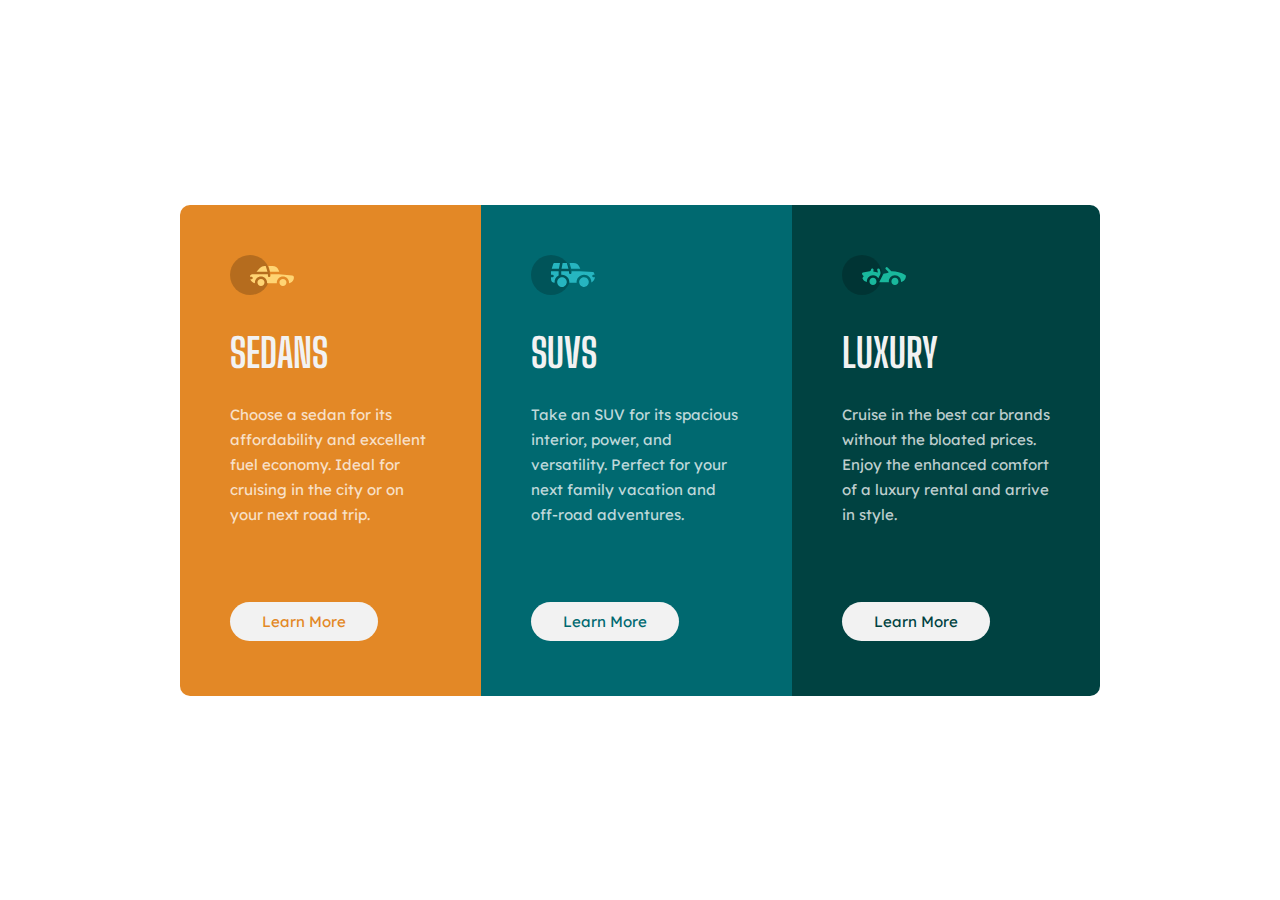
==== index.html @ b26d1f7c "initial commit" ====
<!DOCTYPE html>
<html lang="en">
    <head>
        <meta charset="UTF-8">
        <meta http-equiv="X-UA-Compatible" content="IE=edge">
        <meta name="viewport" content="width=device-width, initial-scale=1.0">

        <link rel="stylesheet" href="index_style.css">
        <link rel="icon" href="/images/favicon-32x32.png">
        <title>3-column-card</title>
    </head>
    <body>

        <main>
            <section id="sedans_card" class="cards">
                <img src="images/icon-sedans.svg" aria-hidden="true" alt="">
                <h1>Sedans</h1>
                <p>Choose a sedan for its affordability and excellent fuel economy. Ideal for cruising in the city or on your next road trip.</p>
                <a class="learn_more" href="#">Learn More</a>
            </section>

            <section id="suvs_card" class="cards">
                <img src="images/icon-suvs.svg" aria-hidden="true" alt="">
                <h1>SUVs</h1>
                <p>Take an SUV for its spacious interior, power, and versatility. Perfect for your next family vacation and off-road adventures.</p>
                <a class="learn_more" href="#">Learn More</a>
            </section>

            <section id="luxury_card" class="cards">
                <img src="images/icon-luxury.svg" aria-hidden="true" alt="">
                <h1>Luxury</h1>
                <p>Cruise in the best car brands without the bloated prices. Enjoy the enhanced comfort of a luxury rental and arrive in style.</p>
                <a class="learn_more" href="#">Learn More</a>
            </section>
        </main>
        
    </body>
</html>
---- index_style.css ----
@import url('https://fonts.googleapis.com/css2?family=Lexend+Deca&display=swap');
@import url('https://fonts.googleapis.com/css2?family=Big+Shoulders+Display:wght@700&display=swap');

* {
    box-sizing: border-box;
    margin: 0;
    padding: 0;
}

body {
    color: hsl(0, 0%, 95%);
    min-height: 100vh;
    font-size: 15px;
    display: flex;
    flex-direction: column;
    justify-content: center;
    align-items: center;
}

main {
    width: 87vw;
    max-width: 400px;
    margin: 20px 0;
}

.cards {
    padding: 50px 50px 65px 50px;
}

section img {
    margin-bottom: 30px;
}

section h1 {
    margin-bottom: 25px;
    font-size: 40px;
    font-family: "Big Shoulders Display";
    font-weight: 700;
    text-transform: uppercase;
    color: hsl(0, 0%, 95%);
}

p {
    margin-bottom: 50px;
    line-height: 25px;
    font-family: "Lexend Deca";
    font-weight: 400;
    color: hsla(0, 0%, 100%, 0.75);
}

.learn_more {
    background-color: hsl(0, 0%, 95%);
    padding: 10px 32px;
    text-decoration: none;
    font-family: "Lexend Deca";
    font-weight: 400;
    border-radius: 35px;
    transition: .2s ease-out;
}

.learn_more:hover {
    background-color: initial;
    color: #fff !important;
    border: 2px solid #fff;
}

#sedans_card {
    background-color: hsl(31, 77%, 52%);
    border-radius: 10px 10px 0 0;
}

#sedans_card .learn_more {
    color: hsl(31, 77%, 52%);
}

#suvs_card {
    background-color: hsl(184, 100%, 22%);
}

#suvs_card .learn_more {
    color: hsl(184, 100%, 22%);
}

#luxury_card {
    background-color: hsl(179, 100%, 13%);
    border-radius: 0 0 10px 10px;
}

#luxury_card .learn_more {
    color: hsl(179, 100%, 13%);
}


@media only screen and (min-width: 1440px) {
    main {
        width: 100%;
        max-width: 920px;
        display: flex;
    }

    p {
        margin-bottom: 85px;
    }

    #sedans_card {
        border-radius: 10px 0 0 10px;
    }

    #luxury_card {
        border-radius: 0 10px 10px 0;
    }

}

@media only screen and (min-width: 1000px) {
    main {
        width: 100%;
        max-width: 920px;
        display: flex;
    }

    p {
        margin-bottom: 85px;
    }

    #sedans_card {
        border-radius: 10px 0 0 10px;
    }

    #luxury_card {
        border-radius: 0 10px 10px 0;
    }

}
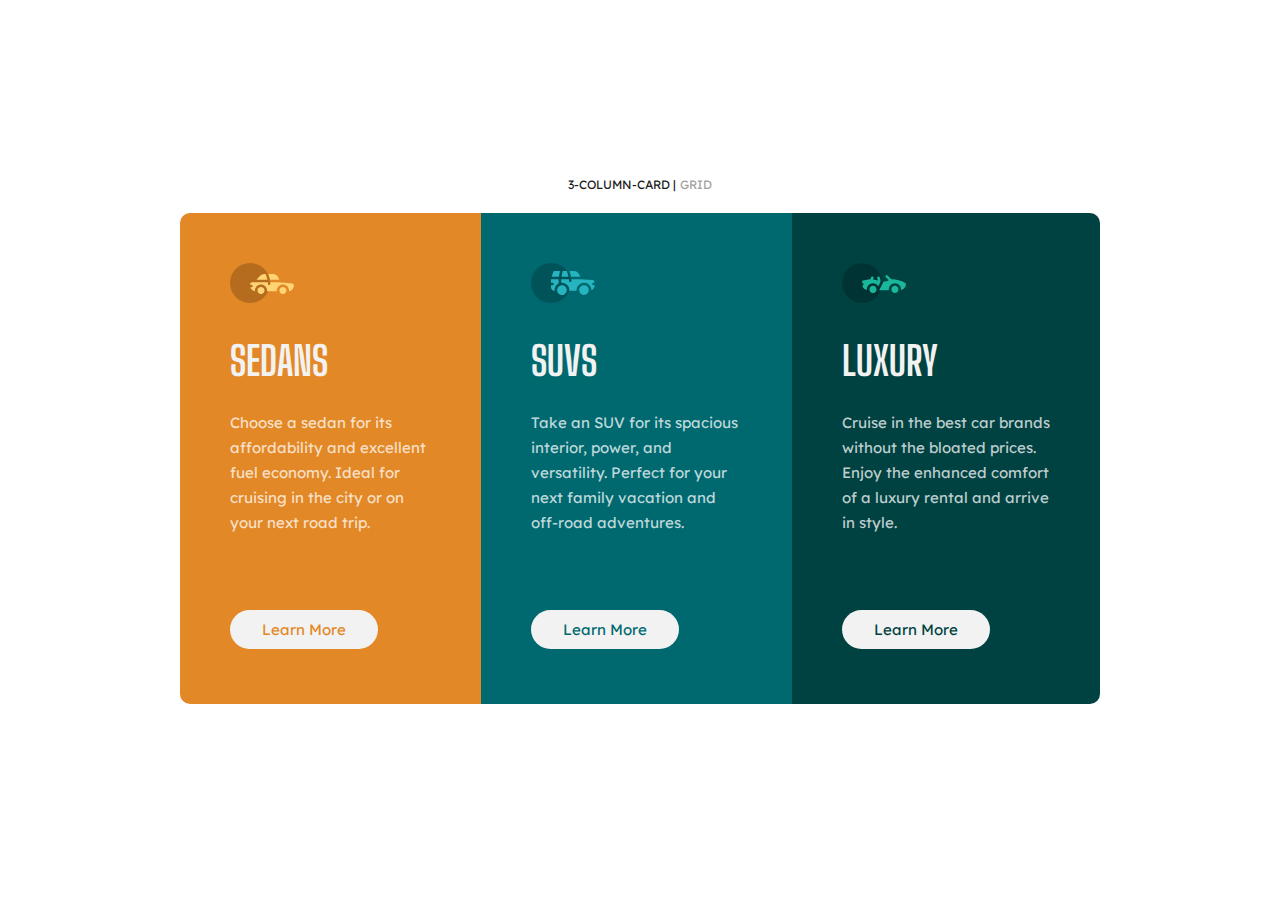
==== commit 3a7f8e98: "Initial commit" ====
--- a/index.html
+++ b/index.html
@@ -10,6 +10,11 @@
         <title>3-column-card</title>
     </head>
     <body>
+
+        <header>
+            <a href="index.html" id="column_title">3-COLUMN-CARD |</a>
+            <a href="grid.html" id="grid_title">GRID</a>
+        </header>
 
         <main>
             <section id="sedans_card" class="cards">
--- a/index_style.css
+++ b/index_style.css
@@ -8,13 +8,32 @@
 }
 
 body {
-    color: hsl(0, 0%, 95%);
-    min-height: 100vh;
-    font-size: 15px;
     display: flex;
     flex-direction: column;
     justify-content: center;
     align-items: center;
+    font-size: 15px;
+    color: hsl(0, 0%, 95%);
+    min-height: 100vh;
+}
+
+
+#grid_title {
+    font-weight: normal;
+    color: #a1a1a1;
+}
+
+
+
+header a {
+    text-decoration: unset;
+    font-family: "Lexend Deca";
+    font-size: 12px;
+    color: #1a1a1a;
+}
+
+header a:hover {
+    text-decoration: underline;
 }
 
 main {
